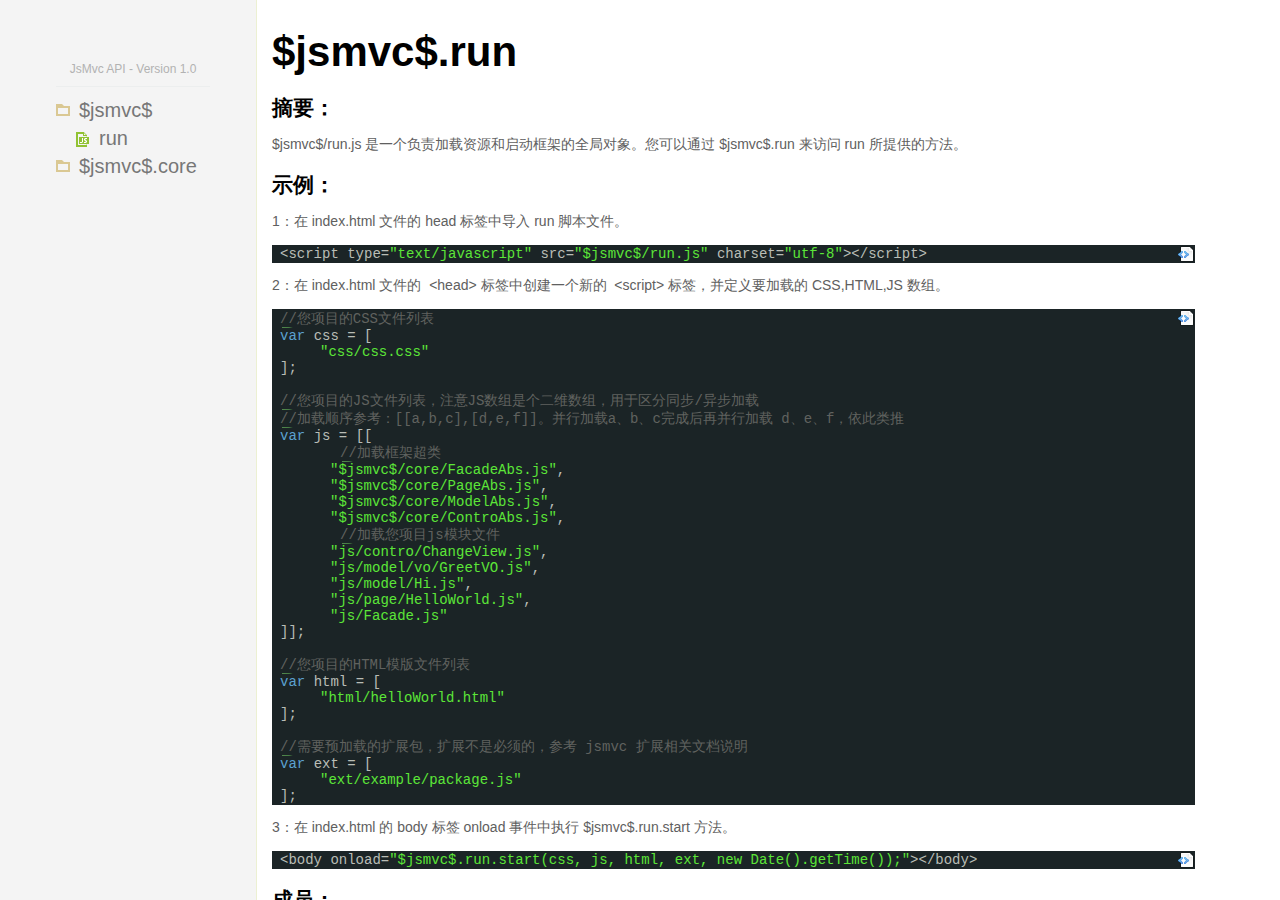
==== docs/index.html @ 3515a6e6 "Initial submission" ====
<!DOCTYPE html PUBLIC"-//W3C//DTD XHTML 1.0 Transitional//EN""http://www.w3.org/TR/xhtml1/DTD/xhtml1-transitional.dtd"><html><head><meta charset="utf-8"><META HTTP-EQUIV="pragma"CONTENT="no-cache"><META HTTP-EQUIV="Cache-Control"CONTENT="no-cache, must-revalidate"><META HTTP-EQUIV="expires"CONTENT="0"><META http-equiv="X-UA-Compatible"content="IE=edge"><title>JsMvc API</title><style>body{margin-left:0px;margin-top:0px;margin-right:0px;margin-bottom:0px;}html{overflow:visible;}</style><link rel="icon"href="images/jsmvc.ico"type="image/x-icon"/><script type="text/javascript"src="$jsmvc$/run.min.js?v=v1_0"charset="utf-8"></script><script>var css=["css/wrap.min.css"];;var js=[["$library$/jquery.min.js","$library$/shCore.min.js"],["$library$/fastclick.min.js","$library$/shBrushJScript.min.js","$library$/json2.min.js","js/startup.min.js","$jsmvc$/wrap.min.js","js/wrap.min.js"]];;</script></head><body onload="$jsmvc$.run.start(css, js, null, null,'1455550536602');"></body></html>
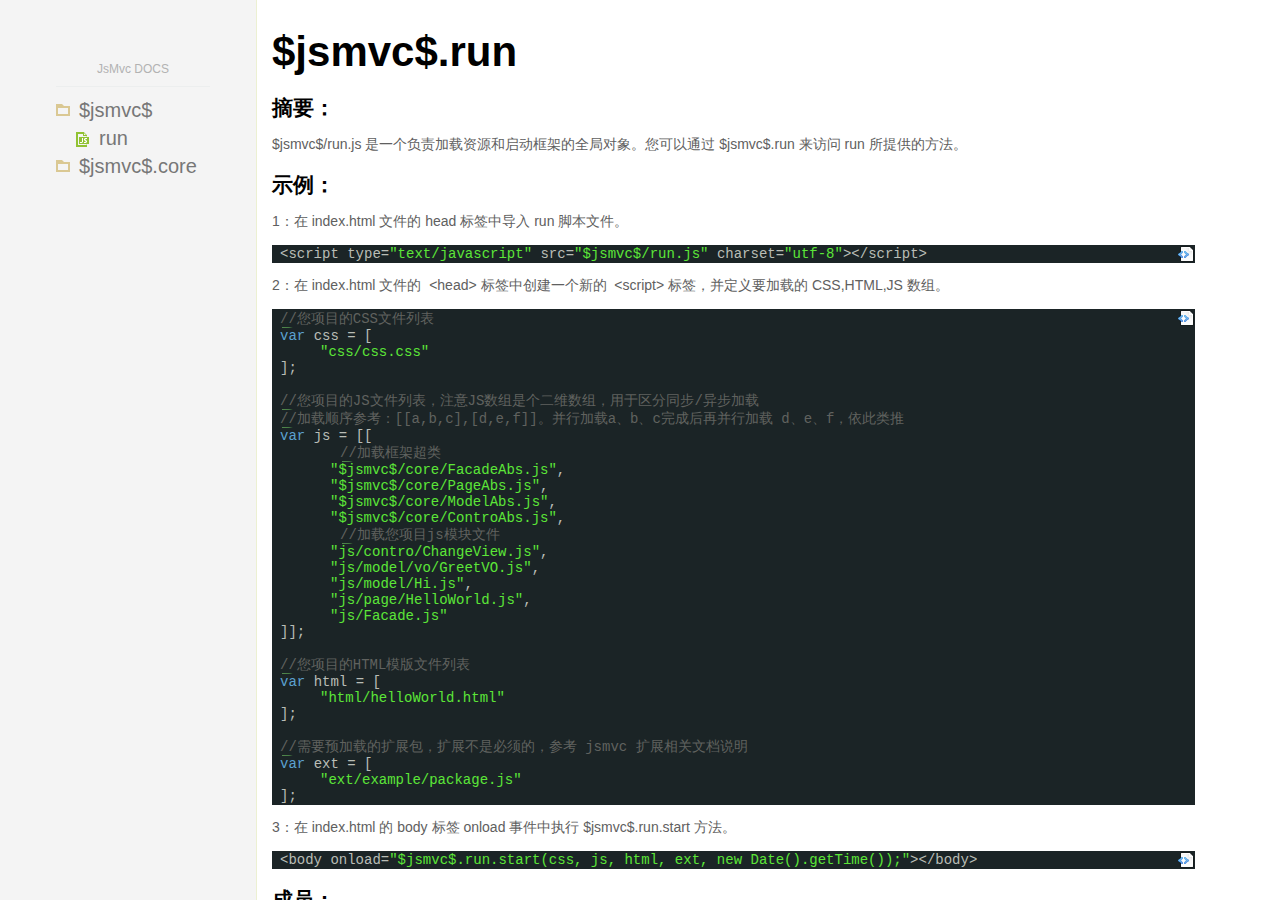
==== commit 74a050b8: "新增加页面访问记录，可通过浏览器的前后退按钮进行页面的切换" ====
--- a/docs/index.html
+++ b/docs/index.html
@@ -1 +1 @@
-<!DOCTYPE html PUBLIC"-//W3C//DTD XHTML 1.0 Transitional//EN""http://www.w3.org/TR/xhtml1/DTD/xhtml1-transitional.dtd"><html><head><meta charset="utf-8"><META HTTP-EQUIV="pragma"CONTENT="no-cache"><META HTTP-EQUIV="Cache-Control"CONTENT="no-cache, must-revalidate"><META HTTP-EQUIV="expires"CONTENT="0"><META http-equiv="X-UA-Compatible"content="IE=edge"><title>JsMvc API</title><style>body{margin-left:0px;margin-top:0px;margin-right:0px;margin-bottom:0px;}html{overflow:visible;}</style><link rel="icon"href="images/jsmvc.ico"type="image/x-icon"/><script type="text/javascript"src="$jsmvc$/run.min.js?v=v1_0"charset="utf-8"></script><script>var css=["css/wrap.min.css"];;var js=[["$library$/jquery.min.js","$library$/shCore.min.js"],["$library$/fastclick.min.js","$library$/shBrushJScript.min.js","$library$/json2.min.js","js/startup.min.js","$jsmvc$/wrap.min.js","js/wrap.min.js"]];;</script></head><body onload="$jsmvc$.run.start(css, js, null, null,'1455550536602');"></body></html>+<!DOCTYPE html PUBLIC"-//W3C//DTD XHTML 1.0 Transitional//EN""http://www.w3.org/TR/xhtml1/DTD/xhtml1-transitional.dtd"><html><head><meta charset="utf-8"><META HTTP-EQUIV="pragma"CONTENT="no-cache"><META HTTP-EQUIV="Cache-Control"CONTENT="no-cache, must-revalidate"><META HTTP-EQUIV="expires"CONTENT="0"><META http-equiv="X-UA-Compatible"content="IE=edge"><title>JsMvc DOCS</title><style>body{margin-left:0px;margin-top:0px;margin-right:0px;margin-bottom:0px;}html{overflow:visible;}</style><link rel="icon"href="images/jsmvc.ico"type="image/x-icon"/><script type="text/javascript"src="$jsmvc$/run.min.js?v=v1_0"charset="utf-8"></script><script>var css=["css/wrap.min.css"];;var js=[["$library$/jquery.min.js","$library$/shCore.min.js"],["$library$/fastclick.min.js","$library$/shBrushJScript.min.js","$library$/json2.min.js","js/startup.min.js","$jsmvc$/wrap.min.js","js/wrap.min.js"]];;</script></head><body onload="$jsmvc$.run.start(css, js, null, null,'1489936162889');"></body></html>